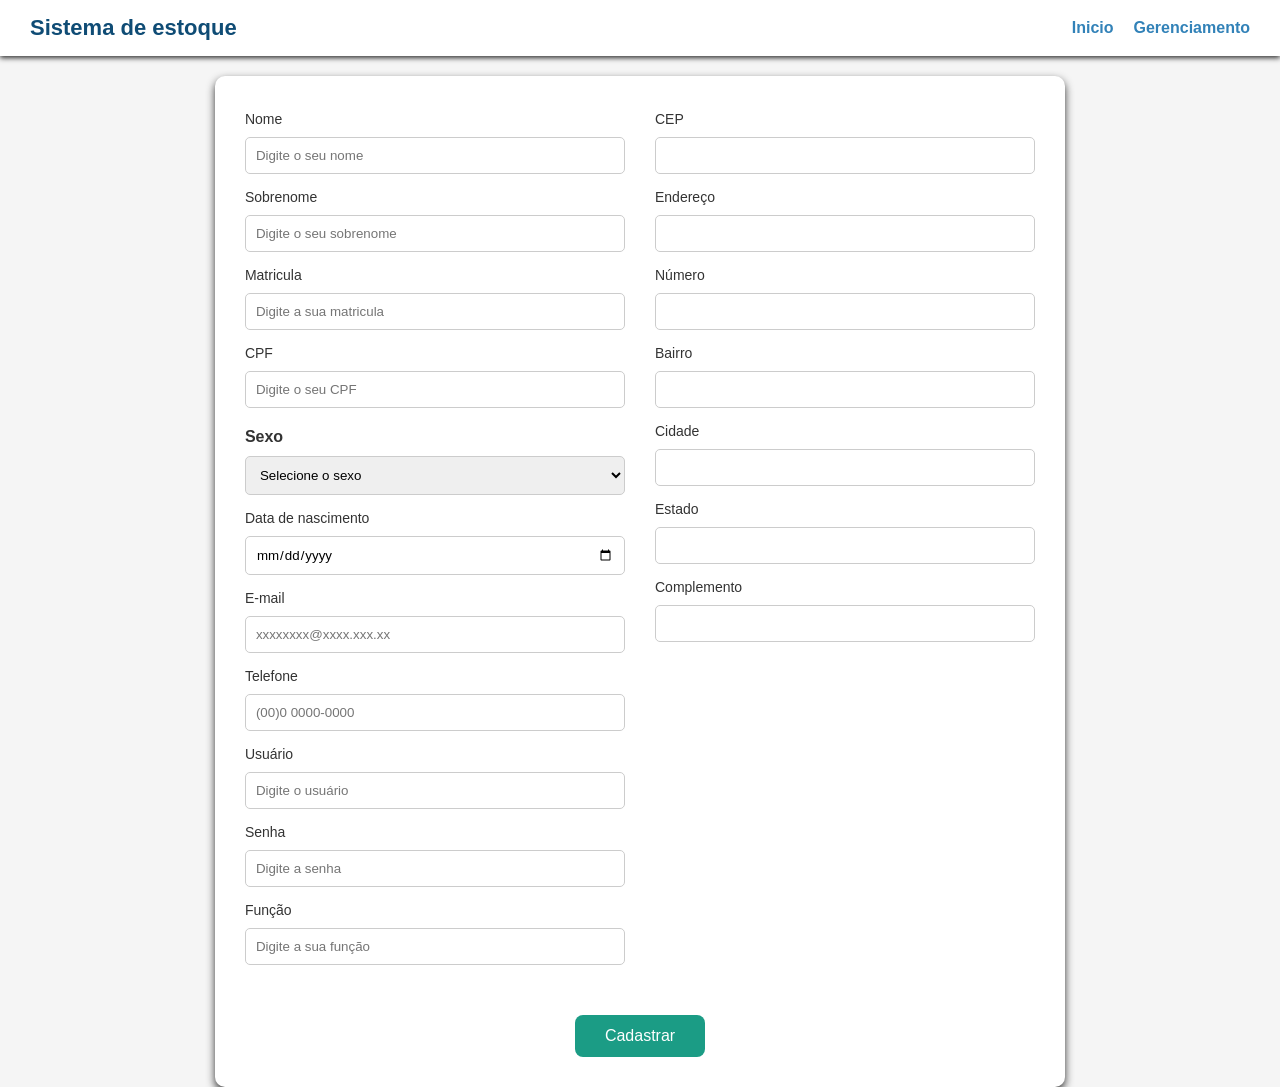
==== src/main/webapp/pages/cadastro.html @ 92f772a3 "first commit" ====
<!DOCTYPE html>
<html>
    <head>
        <link rel="stylesheet" href="../css/reset.css"/>
        <link rel="stylesheet" href="../css/color.css"/>
        <link rel="stylesheet" href="../css/cadastro.css"/>
        <title>Cadastro</title>
        <meta charset="UTF-8">
        <meta name="viewport" content="width=device-width, initial-scale=1.0">
    </head>
    <body>
        <header id="header">
            <h1 id="tituloCadastro">Sistema de estoque</h1>
            <nav>
                <ul>
                    <li><a href="#" >Inicio</a></li>
                    <li><a href="#" >Gerenciamento</a></li>
                </ul>
            </nav>
        </header>
        <main id="main">
            <form action="../cadastro" method="POST">
                <div class="container">
                    <div class="dadosPessoais">
                        <label for="nameFirst">Nome</label>
                        <input type="text" name="nameFirst" id="nameFirst" placeholder="Digite o seu nome" />
                        <label for="sobrenome">Sobrenome</label>
                        <input type="text" name="sobrenome" id="sobrenome" placeholder="Digite o seu sobrenome" />
                        <label for="matricula">Matricula</label>
                        <input type="text" name="matricula" id="matricula" placeholder="Digite a sua matricula" />
                        <label for="cpf">CPF</label>
                        <input type="text" name="cpf" id="cpf" placeholder="Digite o seu CPF" />
                        <p>Sexo</p>
                        <select name="sexo">
                            <option value="">Selecione o sexo</option>
                            <option value="1">Masculino</option>
                            <option value="2">Feminino</option>
                        </select>
                        <label for="dtaNascimento">Data de nascimento</label>
                        <input type="date" name="dtaNascimento" id="dtaNascimento" />
                        <label for="email">E-mail</label>
                        <input type="email" name="email" id="email" placeholder="xxxxxxxx@xxxx.xxx.xx" />
                        <label for="telefone">Telefone</label>
                        <input type="tel" name="telefone" id="telefone" placeholder="(00)0 0000-0000" />
                        <label for="usuario">Usuário</label>
                        <input type="text" name="usuario" id="usuario" placeholder="Digite o usuário" />
                        <label for="senha">Senha</label>
                        <input type="password" name="senha" id="senha" placeholder="Digite a senha" />
                        <label for="funcao">Função</label>
                        <input type="text" name="funcao" id="funcao" placeholder="Digite a sua função" />
                    </div>
                    <div class="conteinerEndereco">
                        <label for="cep">CEP</label>
                        <input type="text" name="cep" id="cep" />
                        <label for="endereco">Endereço</label>
                        <input type="text" name="endereco" id="endereco" />
                        <label for="numero">Número</label>
                        <input type="text" name="numero" id="numero" />
                        <label for="bairro">Bairro</label>
                        <input type="text" name="bairro" id="bairro" />
                        <label for="cidade">Cidade</label>
                        <input type="text" name="cidade" id="cidade" />
                        <label for="estado">Estado</label>
                        <input type="text" name="estado" id="estado" />
                        <label for="complemento">Complemento</label>
                        <input type="text" name="complemento" id="complemento" />
                    </div>
                    <div class="btn">
                        <button type="submit">Cadastrar</button>
                    </div>
                </div>
            </form>
        </main>
        <script src="../js/cep.js"></script>
    </body>
</html>
---- src/main/webapp/css/color.css ----
:root {
    /* Cores principais */
    --primary-dark: #0f4c75;
    --primary-medium: #3282b8;
    --primary-light: #bbe1fa;

    /* Cor de ação (botões / confirmação) */
    --success: #1b9c85;
    --success-hover: #157a6e;

    /* Neutros */
    --white: #ffffff;
    --gray-light: #f5f5f5;
    --gray-medium: #cccccc;
    --gray-dark: #333333;

    /* Sombra */
    --shadow-default: #333333;
}
---- src/main/webapp/css/cadastro.css ----
body {
    background-color: var(--gray-light);
    color: var(--gray-dark);
}

#header {
    display: flex;
    justify-content: space-between;
    align-items: center;
    background-color: var(--white);
    padding: 15px 30px;
    box-shadow: 0 2px 5px var(--shadow-default);
    margin-bottom: 20px;
}

#tituloCadastro {
    font-size: 22px;
    color: var(--primary-dark);
}

nav ul {
    display: flex;
    list-style: none;
    gap: 20px;
}

nav a {
    text-decoration: none;
    color: var(--primary-medium);
    font-weight: bold;
}

nav a:hover {
    color: var(--primary-dark);
}

#main {
    display: flex;
    justify-content: center;
}

.container {
    background-color: var(--white);
    padding: 30px;
    border-radius: 10px;
    box-shadow: 0 4px 8px var(--shadow-default);
    width: 100%;
    max-width: 1100px;
    display: flex;
    gap: 30px;
    flex-wrap: wrap;
}

.dadosPessoais,
.conteinerEndereco {
    flex: 1;
    min-width: 300px;
    display: flex;
    flex-direction: column;
    gap: 10px;
}

label {
    font-size: 14px;
    margin-top: 5px;
}

input,
select {
    padding: 10px;
    border-radius: 5px;
    border: 1px solid var(--gray-medium);
    outline: none;
    transition: 0.2s;
}

input:focus,
select:focus {
    border-color: var(--primary-medium);
}

.dadosPessoais p {
    margin-top: 10px;
    font-weight: bold;
}

.btn {
    width: 100%;
    display: flex;
    justify-content: center;
    margin-top: 20px;
}

.btn button {
    padding: 12px 30px;
    background-color: var(--success);
    color: var(--white);
    border: none;
    border-radius: 8px;
    font-size: 16px;
    cursor: pointer;
    transition: 0.2s;
}

.btn button:hover {
    background-color: var(--success-hover);
}
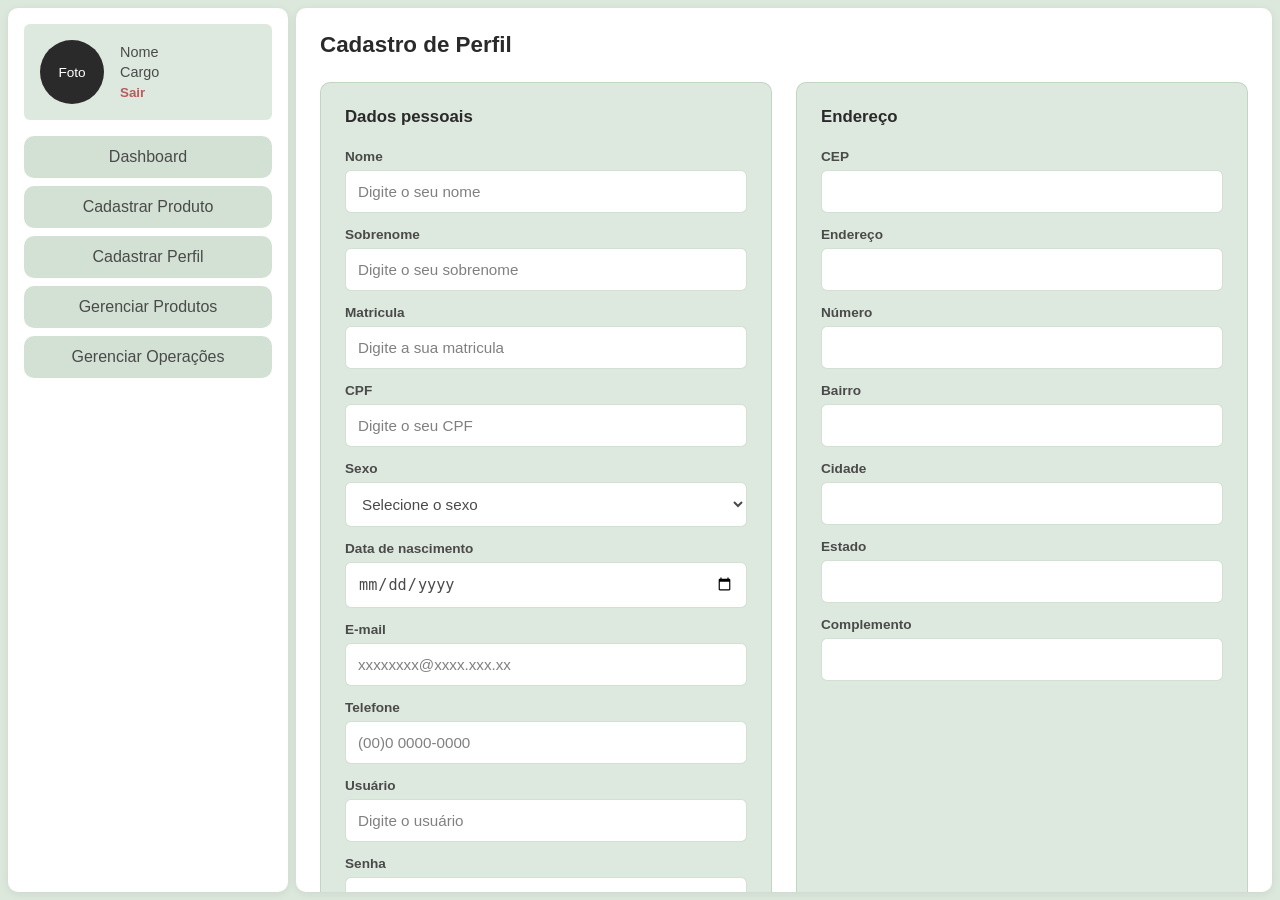
==== commit aa412edc: "Correção do Cadastro Produto e Editar Produto" ====
--- a/src/main/webapp/pages/cadastro.html
+++ b/src/main/webapp/pages/cadastro.html
@@ -1,76 +1,117 @@
 <!DOCTYPE html>
-<html>
+<html lang="pt-BR">
     <head>
-        <link rel="stylesheet" href="../css/reset.css"/>
-        <link rel="stylesheet" href="../css/color.css"/>
         <link rel="stylesheet" href="../css/cadastro.css"/>
-        <title>Cadastro</title>
+        <title>Cadastro de Perfil</title>
         <meta charset="UTF-8">
         <meta name="viewport" content="width=device-width, initial-scale=1.0">
     </head>
     <body>
-        <header id="header">
-            <h1 id="tituloCadastro">Sistema de estoque</h1>
-            <nav>
-                <ul>
-                    <li><a href="#" >Inicio</a></li>
-                    <li><a href="#" >Gerenciamento</a></li>
+        <div class="pagina">
+
+            <!-- MENU LATERAL -->
+            <aside class="menu">
+                <div class="perfil">
+                    <div class="fotoPerfil">Foto</div>
+                    <ul class="perfilCartao">
+                        <li>Nome</li>
+                        <li>Cargo</li>
+                        <li>
+                            <button id="btnLogout" class="botaoLogout">Sair</button>
+                        </li>
+                    </ul>
+                </div>
+
+                <ul class="listaMenu">
+                    <li><a href="dashboard.html">Dashboard</a></li>
+                    <li><a href="cadastroProdutos.html">Cadastrar Produto</a></li>
+                    <li><a href="cadastro.html">Cadastrar Perfil</a></li>
+                    <li>Gerenciar Produtos</li>
+                    <li>Gerenciar Operações</li>
                 </ul>
-            </nav>
-        </header>
-        <main id="main">
-            <form action="../cadastro" method="POST">
-                <div class="container">
-                    <div class="dadosPessoais">
-                        <label for="nameFirst">Nome</label>
-                        <input type="text" name="nameFirst" id="nameFirst" placeholder="Digite o seu nome" />
-                        <label for="sobrenome">Sobrenome</label>
-                        <input type="text" name="sobrenome" id="sobrenome" placeholder="Digite o seu sobrenome" />
-                        <label for="matricula">Matricula</label>
-                        <input type="text" name="matricula" id="matricula" placeholder="Digite a sua matricula" />
-                        <label for="cpf">CPF</label>
-                        <input type="text" name="cpf" id="cpf" placeholder="Digite o seu CPF" />
-                        <p>Sexo</p>
-                        <select name="sexo">
-                            <option value="">Selecione o sexo</option>
-                            <option value="1">Masculino</option>
-                            <option value="2">Feminino</option>
-                        </select>
-                        <label for="dtaNascimento">Data de nascimento</label>
-                        <input type="date" name="dtaNascimento" id="dtaNascimento" />
-                        <label for="email">E-mail</label>
-                        <input type="email" name="email" id="email" placeholder="xxxxxxxx@xxxx.xxx.xx" />
-                        <label for="telefone">Telefone</label>
-                        <input type="tel" name="telefone" id="telefone" placeholder="(00)0 0000-0000" />
-                        <label for="usuario">Usuário</label>
-                        <input type="text" name="usuario" id="usuario" placeholder="Digite o usuário" />
-                        <label for="senha">Senha</label>
-                        <input type="password" name="senha" id="senha" placeholder="Digite a senha" />
-                        <label for="funcao">Função</label>
-                        <input type="text" name="funcao" id="funcao" placeholder="Digite a sua função" />
+            </aside>
+
+            <!-- CONTEÚDO PRINCIPAL -->
+            <main class="conteudo">
+                <h1 class="tituloPagina">Cadastro de Perfil</h1>
+
+                <form action="../cadastro" method="POST">
+                    <div class="container">
+                        <div class="dadosPessoais">
+                            <h2 class="tituloSecao">Dados pessoais</h2>
+
+                            <label for="nameFirst">Nome</label>
+                            <input type="text" name="nameFirst" id="nameFirst" placeholder="Digite o seu nome" />
+
+                            <label for="sobrenome">Sobrenome</label>
+                            <input type="text" name="sobrenome" id="sobrenome" placeholder="Digite o seu sobrenome" />
+
+                            <label for="matricula">Matricula</label>
+                            <input type="text" name="matricula" id="matricula" placeholder="Digite a sua matricula" />
+
+                            <label for="cpf">CPF</label>
+                            <input type="text" name="cpf" id="cpf" placeholder="Digite o seu CPF" />
+
+                            <label for="sexo">Sexo</label>
+                            <select name="sexo" id="sexo">
+                                <option value="">Selecione o sexo</option>
+                                <option value="1">Masculino</option>
+                                <option value="2">Feminino</option>
+                            </select>
+
+                            <label for="dtaNascimento">Data de nascimento</label>
+                            <input type="date" name="dtaNascimento" id="dtaNascimento" />
+
+                            <label for="email">E-mail</label>
+                            <input type="email" name="email" id="email" placeholder="xxxxxxxx@xxxx.xxx.xx" />
+
+                            <label for="telefone">Telefone</label>
+                            <input type="tel" name="telefone" id="telefone" placeholder="(00)0 0000-0000" />
+
+                            <label for="usuario">Usuário</label>
+                            <input type="text" name="usuario" id="usuario" placeholder="Digite o usuário" />
+
+                            <label for="senha">Senha</label>
+                            <input type="password" name="senha" id="senha" placeholder="Digite a senha" />
+
+                            <label for="funcao">Função</label>
+                            <input type="text" name="funcao" id="funcao" placeholder="Digite a sua função" />
+                        </div>
+
+                        <div class="conteinerEndereco">
+                            <h2 class="tituloSecao">Endereço</h2>
+
+                            <label for="cep">CEP</label>
+                            <input type="text" name="cep" id="cep" />
+
+                            <label for="endereco">Endereço</label>
+                            <input type="text" name="endereco" id="endereco" />
+
+                            <label for="numero">Número</label>
+                            <input type="text" name="numero" id="numero" />
+
+                            <label for="bairro">Bairro</label>
+                            <input type="text" name="bairro" id="bairro" />
+
+                            <label for="cidade">Cidade</label>
+                            <input type="text" name="cidade" id="cidade" />
+
+                            <label for="estado">Estado</label>
+                            <input type="text" name="estado" id="estado" />
+
+                            <label for="complemento">Complemento</label>
+                            <input type="text" name="complemento" id="complemento" />
+
+                            <div class="btn">
+                                <a href="dashboard.html" class="btnCancelar">Cancelar</a>
+                                <button type="submit" class="btnCadastrar">Cadastrar</button>
+                            </div>
+                        </div>
                     </div>
-                    <div class="conteinerEndereco">
-                        <label for="cep">CEP</label>
-                        <input type="text" name="cep" id="cep" />
-                        <label for="endereco">Endereço</label>
-                        <input type="text" name="endereco" id="endereco" />
-                        <label for="numero">Número</label>
-                        <input type="text" name="numero" id="numero" />
-                        <label for="bairro">Bairro</label>
-                        <input type="text" name="bairro" id="bairro" />
-                        <label for="cidade">Cidade</label>
-                        <input type="text" name="cidade" id="cidade" />
-                        <label for="estado">Estado</label>
-                        <input type="text" name="estado" id="estado" />
-                        <label for="complemento">Complemento</label>
-                        <input type="text" name="complemento" id="complemento" />
-                    </div>
-                    <div class="btn">
-                        <button type="submit">Cadastrar</button>
-                    </div>
-                </div>
-            </form>
-        </main>
+                </form>
+            </main>
+
+        </div>
         <script src="../js/cep.js"></script>
     </body>
-</html>+</html>
--- a/src/main/webapp/css/cadastro.css
+++ b/src/main/webapp/css/cadastro.css
@@ -1,107 +1,319 @@
+/* ============================================
+   CADASTRO DE PERFIL - SISTEMA DE ESTOQUE
+   Mesma identidade visual do dashboard.css
+   ============================================ */
+
+/* --------------------------------------------
+   VARIÁVEIS DE COR (iguais ao dashboard)
+   -------------------------------------------- */
+:root {
+    /* Verde sage - cor base do sistema */
+    --verde-claro:   #A5C3A760;  /* 60% opacidade - fundos suaves */
+    --verde-medio:   #A5C3A780;  /* 80% opacidade - estados normais */
+    --verde-forte:   #A5C3A7;    /* 100% - estados hover */
+
+    /* Laranja - operações de ENTRADA */
+    --laranja-medio: #D9A05B80;
+    --laranja-forte: #D9A05B;
+
+    /* Vermelho - operações de SAÍDA */
+    --vermelho-medio: #B85C5C80;
+    --vermelho-forte: #B85C5C;
+
+    /* Neutros */
+    --branco:        #FFFFFF;
+    --cinza-texto:   #4a4a4a;
+    --cinza-claro:   #f5f5f5;
+    --cinza-placeholder: #808080;
+    --escuro:        #2a2a2a;
+
+    /* Espaçamentos consistentes */
+    --espaco-pp: 8px;
+    --espaco-p:  12px;
+    --espaco-m:  16px;
+    --espaco-g:  24px;
+
+    /* Raios de borda */
+    --raio-pequeno: 6px;
+    --raio-medio:   10px;
+
+    /* Sombra padrão */
+    --sombra: 0 2px 8px rgba(0, 0, 0, 0.08);
+}
+
+/* --------------------------------------------
+   RESET BÁSICO
+   -------------------------------------------- */
+* {
+    box-sizing: border-box;
+    margin: 0;
+    padding: 0;
+}
+
 body {
-    background-color: var(--gray-light);
-    color: var(--gray-dark);
-}
-
-#header {
-    display: flex;
-    justify-content: space-between;
+    font-family: 'Segoe UI', Tahoma, sans-serif;
+    color: var(--cinza-texto);
+    background-color: var(--verde-claro);
+}
+
+ul {
+    list-style: none;
+}
+
+/* --------------------------------------------
+   LAYOUT GERAL
+   -------------------------------------------- */
+.pagina {
+    display: flex;
+    width: 100vw;
+    height: 100vh;
+    padding: var(--espaco-pp);
+    gap: var(--espaco-pp);
+}
+
+/* --------------------------------------------
+   MENU LATERAL (idêntico ao dashboard)
+   -------------------------------------------- */
+.menu {
+    display: flex;
+    flex-direction: column;
+    gap: var(--espaco-m);
+    width: 280px;
+    height: 100%;
+    padding: var(--espaco-m);
+    background-color: var(--branco);
+    border-radius: var(--raio-medio);
+    box-shadow: var(--sombra);
+    flex-shrink: 0;
+}
+
+/* --- Cartão do perfil --- */
+.perfil {
+    display: flex;
     align-items: center;
-    background-color: var(--white);
-    padding: 15px 30px;
-    box-shadow: 0 2px 5px var(--shadow-default);
-    margin-bottom: 20px;
-}
-
-#tituloCadastro {
-    font-size: 22px;
-    color: var(--primary-dark);
-}
-
-nav ul {
-    display: flex;
-    list-style: none;
-    gap: 20px;
-}
-
-nav a {
+    gap: var(--espaco-m);
+    padding: var(--espaco-m);
+    background-color: var(--verde-claro);
+    border-radius: var(--raio-pequeno);
+    cursor: pointer;
+    transition: background-color 0.3s ease;
+}
+
+.perfil:hover {
+    background-color: var(--verde-forte);
+}
+
+.fotoPerfil {
+    display: flex;
+    justify-content: center;
+    align-items: center;
+    width: 64px;
+    height: 64px;
+    flex-shrink: 0;
+    border-radius: 50%;
+    background-color: var(--escuro);
+    color: var(--branco);
+    font-size: 0.85rem;
+}
+
+.perfilCartao {
+    display: flex;
+    flex-direction: column;
+    gap: 4px;
+    flex: 1;
+    font-size: 0.9rem;
+}
+
+.botaoLogout {
+    background: none;
+    border: none;
+    color: var(--vermelho-forte);
+    cursor: pointer;
+    font-weight: 600;
+    padding: 0;
+    text-align: left;
+}
+
+.botaoLogout:hover {
+    text-decoration: underline;
+}
+
+/* --- Lista de navegação --- */
+.listaMenu {
+    display: flex;
+    flex-direction: column;
+    gap: var(--espaco-pp);
+}
+
+.listaMenu li {
+    padding: var(--espaco-p) var(--espaco-m);
+    background-color: var(--verde-medio);
+    border-radius: var(--raio-medio);
+    cursor: pointer;
+    text-align: center;
+    transition: background-color 0.3s ease;
+    overflow: hidden;          /* mantém os cantos arredondados no link */
+}
+
+.listaMenu li:hover {
+    background-color: var(--verde-forte);
+}
+
+/* Itens com link: o <a> preenche todo o botão e fica clicável por inteiro */
+.listaMenu li a {
+    display: block;
+    margin: calc(-1 * var(--espaco-p)) calc(-1 * var(--espaco-m));
+    padding: var(--espaco-p) var(--espaco-m);
+    color: var(--cinza-texto);
     text-decoration: none;
-    color: var(--primary-medium);
-    font-weight: bold;
-}
-
-nav a:hover {
-    color: var(--primary-dark);
-}
-
-#main {
-    display: flex;
-    justify-content: center;
-}
-
+}
+
+/* --------------------------------------------
+   ÁREA DE CONTEÚDO PRINCIPAL
+   -------------------------------------------- */
+.conteudo {
+    display: flex;
+    flex-direction: column;
+    flex: 1;
+    gap: var(--espaco-g);
+    padding: var(--espaco-g);
+    background-color: var(--branco);
+    border-radius: var(--raio-medio);
+    box-shadow: var(--sombra);
+    overflow-y: auto;
+}
+
+.tituloPagina {
+    font-size: 1.4rem;
+    color: var(--escuro);
+    font-weight: 600;
+}
+
+/* --------------------------------------------
+   FORMULÁRIO
+   -------------------------------------------- */
+form {
+    display: flex;
+    flex-direction: column;
+    gap: var(--espaco-g);
+}
+
+/* Duas colunas: dados pessoais + endereço */
 .container {
-    background-color: var(--white);
-    padding: 30px;
-    border-radius: 10px;
-    box-shadow: 0 4px 8px var(--shadow-default);
-    width: 100%;
-    max-width: 1100px;
-    display: flex;
-    gap: 30px;
+    display: flex;
     flex-wrap: wrap;
+    gap: var(--espaco-g);
 }
 
 .dadosPessoais,
 .conteinerEndereco {
+    display: flex;
+    flex-direction: column;
+    gap: 6px;
     flex: 1;
-    min-width: 300px;
-    display: flex;
-    flex-direction: column;
-    gap: 10px;
-}
-
-label {
-    font-size: 14px;
-    margin-top: 5px;
-}
-
-input,
-select {
-    padding: 10px;
-    border-radius: 5px;
-    border: 1px solid var(--gray-medium);
+    min-width: 280px;
+    padding: var(--espaco-g);
+    background-color: var(--verde-claro);
+    border-radius: var(--raio-medio);
+    border: 1px solid var(--verde-medio);
+}
+
+.tituloSecao {
+    font-size: 1.05rem;
+    color: var(--escuro);
+    font-weight: 600;
+    margin-bottom: var(--espaco-pp);
+}
+
+/* Rótulos */
+form label,
+form p {
+    font-size: 0.85rem;
+    font-weight: 600;
+    color: var(--cinza-texto);
+    margin-top: var(--espaco-pp);
+}
+
+/* Campos de entrada */
+form input,
+form select {
+    width: 100%;
+    padding: var(--espaco-p);
+    background-color: var(--branco);
+    border: 1px solid var(--verde-medio);
+    border-radius: var(--raio-pequeno);
+    font-size: 0.95rem;
+    color: var(--cinza-texto);
     outline: none;
-    transition: 0.2s;
-}
-
-input:focus,
-select:focus {
-    border-color: var(--primary-medium);
-}
-
-.dadosPessoais p {
-    margin-top: 10px;
-    font-weight: bold;
-}
-
+    transition: border-color 0.3s ease;
+}
+
+form input:focus,
+form select:focus {
+    border-color: var(--verde-forte);
+}
+
+::placeholder {
+    color: var(--cinza-placeholder);
+    opacity: 1;
+}
+
+/* --------------------------------------------
+   BOTÃO DE ENVIO
+   -------------------------------------------- */
 .btn {
-    width: 100%;
-    display: flex;
-    justify-content: center;
-    margin-top: 20px;
-}
-
-.btn button {
-    padding: 12px 30px;
-    background-color: var(--success);
-    color: var(--white);
+    display: flex;
+    justify-content: flex-end;   /* botões à direita */
+    gap: var(--espaco-p);
+    margin-top: auto;            /* empurra para o fundo do conteinerEndereco */
+}
+
+.btnCancelar,
+.btnCadastrar {
+    padding: var(--espaco-p) var(--espaco-g);
     border: none;
-    border-radius: 8px;
-    font-size: 16px;
+    border-radius: var(--raio-medio);
+    font-size: 0.95rem;
+    font-weight: 600;
     cursor: pointer;
-    transition: 0.2s;
-}
-
-.btn button:hover {
-    background-color: var(--success-hover);
-}+    text-decoration: none;
+    text-align: center;
+    transition: background-color 0.3s ease, transform 0.1s ease;
+}
+
+.btnCadastrar {
+    background-color: var(--verde-medio);
+    color: var(--cinza-texto);
+}
+
+.btnCadastrar:hover {
+    background-color: var(--verde-forte);
+    color: var(--branco);
+}
+
+.btnCancelar {
+    background-color: #E2E2E2;   /* fundo levemente cinza, como o Cancelar do dashboard */
+    color: var(--cinza-texto);
+}
+
+.btnCancelar:hover {
+    background-color: #D4D4D4;   /* leve escurecimento no hover */
+}
+
+.btnCancelar:active,
+.btnCadastrar:active {
+    transform: scale(0.98);
+}
+
+@media (max-width: 720px) {
+    .pagina {
+        flex-direction: column;
+        height: auto;
+        min-height: 100vh;
+    }
+
+    .menu {
+        width: 100%;
+        height: auto;
+    }
+}
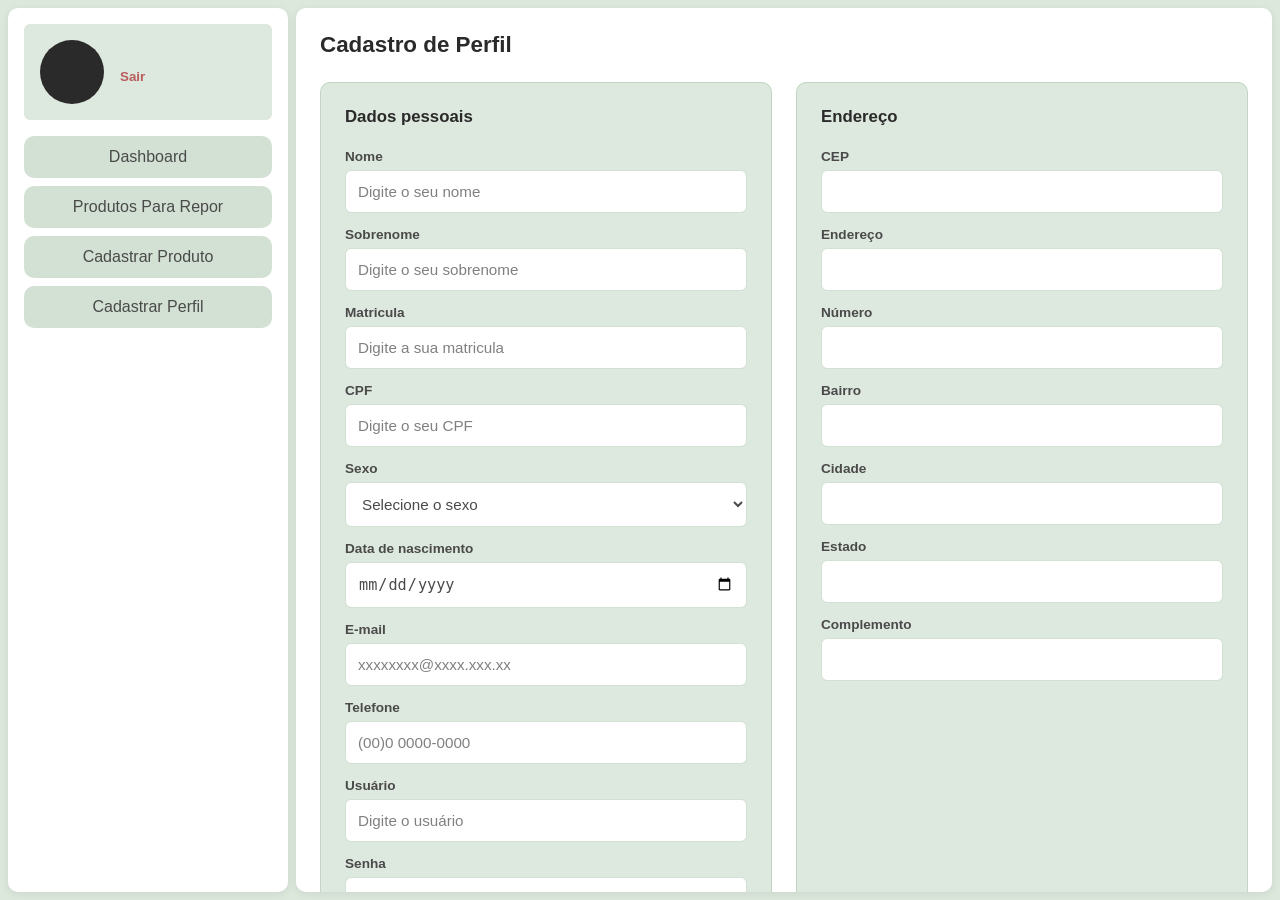
==== commit b571f203: "CSS dashboard atualizado e Menu revisado" ====
--- a/src/main/webapp/pages/cadastro.html
+++ b/src/main/webapp/pages/cadastro.html
@@ -12,10 +12,10 @@
             <!-- MENU LATERAL -->
             <aside class="menu">
                 <div class="perfil">
-                    <div class="fotoPerfil">Foto</div>
+                    <div id="fotoPerfil" class="fotoPerfil"></div>
                     <ul class="perfilCartao">
-                        <li>Nome</li>
-                        <li>Cargo</li>
+                        <li id="nomeUsuario"></li>
+                        <li id="cargoUsuario"></li>
                         <li>
                             <button id="btnLogout" class="botaoLogout">Sair</button>
                         </li>
@@ -24,14 +24,12 @@
 
                 <ul class="listaMenu">
                     <li><a href="dashboard.html">Dashboard</a></li>
+                    <li><a href="estoqueBaixo.html">Produtos Para Repor</a></li>
                     <li><a href="cadastroProdutos.html">Cadastrar Produto</a></li>
                     <li><a href="cadastro.html">Cadastrar Perfil</a></li>
-                    <li>Gerenciar Produtos</li>
-                    <li>Gerenciar Operações</li>
                 </ul>
             </aside>
 
-            <!-- CONTEÚDO PRINCIPAL -->
             <main class="conteudo">
                 <h1 class="tituloPagina">Cadastro de Perfil</h1>
 
@@ -113,5 +111,7 @@
 
         </div>
         <script src="../js/cep.js"></script>
+        <script src="../js/logout.js"></script>
+        <script src="../js/validarLogin.js"></script>
     </body>
 </html>
--- a/src/main/webapp/css/cadastro.css
+++ b/src/main/webapp/css/cadastro.css
@@ -1,49 +1,39 @@
-/* ============================================
-   CADASTRO DE PERFIL - SISTEMA DE ESTOQUE
-   Mesma identidade visual do dashboard.css
-   ============================================ */
-
-/* --------------------------------------------
-   VARIÁVEIS DE COR (iguais ao dashboard)
-   -------------------------------------------- */
 :root {
-    /* Verde sage - cor base do sistema */
-    --verde-claro:   #A5C3A760;  /* 60% opacidade - fundos suaves */
-    --verde-medio:   #A5C3A780;  /* 80% opacidade - estados normais */
-    --verde-forte:   #A5C3A7;    /* 100% - estados hover */
-
-    /* Laranja - operações de ENTRADA */
+
+    --verde-claro:   #A5C3A760;
+    --verde-medio:   #A5C3A780;
+    --verde-forte:   #A5C3A7;
+
+
     --laranja-medio: #D9A05B80;
     --laranja-forte: #D9A05B;
 
-    /* Vermelho - operações de SAÍDA */
+
     --vermelho-medio: #B85C5C80;
     --vermelho-forte: #B85C5C;
 
-    /* Neutros */
+
     --branco:        #FFFFFF;
     --cinza-texto:   #4a4a4a;
     --cinza-claro:   #f5f5f5;
     --cinza-placeholder: #808080;
     --escuro:        #2a2a2a;
 
-    /* Espaçamentos consistentes */
+
     --espaco-pp: 8px;
     --espaco-p:  12px;
     --espaco-m:  16px;
     --espaco-g:  24px;
 
-    /* Raios de borda */
+
     --raio-pequeno: 6px;
     --raio-medio:   10px;
 
-    /* Sombra padrão */
+
     --sombra: 0 2px 8px rgba(0, 0, 0, 0.08);
 }
 
-/* --------------------------------------------
-   RESET BÁSICO
-   -------------------------------------------- */
+
 * {
     box-sizing: border-box;
     margin: 0;
@@ -60,9 +50,7 @@
     list-style: none;
 }
 
-/* --------------------------------------------
-   LAYOUT GERAL
-   -------------------------------------------- */
+
 .pagina {
     display: flex;
     width: 100vw;
@@ -71,9 +59,7 @@
     gap: var(--espaco-pp);
 }
 
-/* --------------------------------------------
-   MENU LATERAL (idêntico ao dashboard)
-   -------------------------------------------- */
+
 .menu {
     display: flex;
     flex-direction: column;
@@ -87,7 +73,7 @@
     flex-shrink: 0;
 }
 
-/* --- Cartão do perfil --- */
+
 .perfil {
     display: flex;
     align-items: center;
@@ -138,7 +124,6 @@
     text-decoration: underline;
 }
 
-/* --- Lista de navegação --- */
 .listaMenu {
     display: flex;
     flex-direction: column;
@@ -152,14 +137,13 @@
     cursor: pointer;
     text-align: center;
     transition: background-color 0.3s ease;
-    overflow: hidden;          /* mantém os cantos arredondados no link */
+    overflow: hidden;
 }
 
 .listaMenu li:hover {
     background-color: var(--verde-forte);
 }
 
-/* Itens com link: o <a> preenche todo o botão e fica clicável por inteiro */
 .listaMenu li a {
     display: block;
     margin: calc(-1 * var(--espaco-p)) calc(-1 * var(--espaco-m));
@@ -168,9 +152,6 @@
     text-decoration: none;
 }
 
-/* --------------------------------------------
-   ÁREA DE CONTEÚDO PRINCIPAL
-   -------------------------------------------- */
 .conteudo {
     display: flex;
     flex-direction: column;
@@ -189,16 +170,12 @@
     font-weight: 600;
 }
 
-/* --------------------------------------------
-   FORMULÁRIO
-   -------------------------------------------- */
 form {
     display: flex;
     flex-direction: column;
     gap: var(--espaco-g);
 }
 
-/* Duas colunas: dados pessoais + endereço */
 .container {
     display: flex;
     flex-wrap: wrap;
@@ -225,7 +202,6 @@
     margin-bottom: var(--espaco-pp);
 }
 
-/* Rótulos */
 form label,
 form p {
     font-size: 0.85rem;
@@ -234,7 +210,7 @@
     margin-top: var(--espaco-pp);
 }
 
-/* Campos de entrada */
+
 form input,
 form select {
     width: 100%;
@@ -258,14 +234,11 @@
     opacity: 1;
 }
 
-/* --------------------------------------------
-   BOTÃO DE ENVIO
-   -------------------------------------------- */
 .btn {
     display: flex;
-    justify-content: flex-end;   /* botões à direita */
+    justify-content: flex-end;
     gap: var(--espaco-p);
-    margin-top: auto;            /* empurra para o fundo do conteinerEndereco */
+    margin-top: auto;
 }
 
 .btnCancelar,
@@ -292,12 +265,12 @@
 }
 
 .btnCancelar {
-    background-color: #E2E2E2;   /* fundo levemente cinza, como o Cancelar do dashboard */
+    background-color: #E2E2E2;
     color: var(--cinza-texto);
 }
 
 .btnCancelar:hover {
-    background-color: #D4D4D4;   /* leve escurecimento no hover */
+    background-color: #D4D4D4;
 }
 
 .btnCancelar:active,
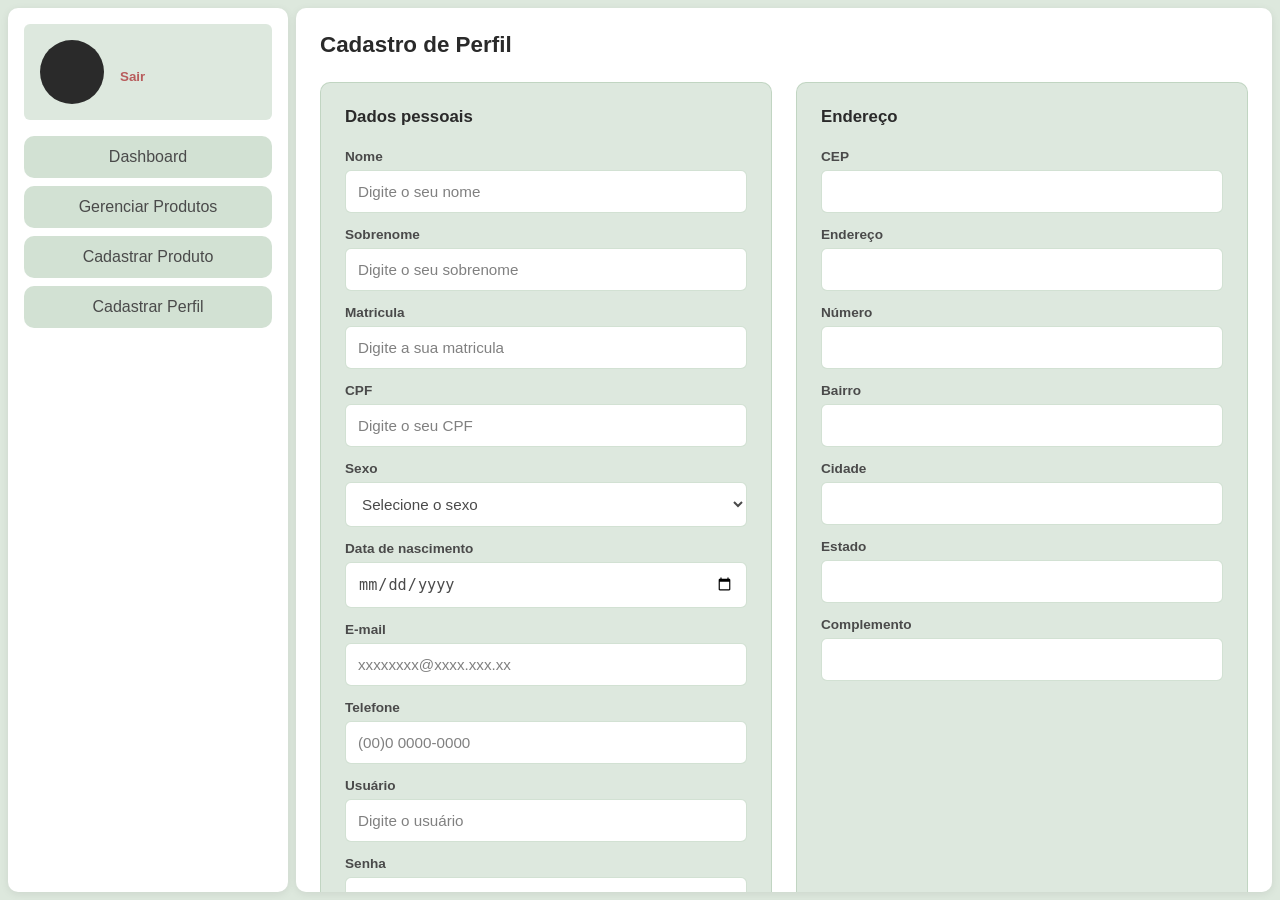
==== commit 65208b29: "Botão de remoção inclusa" ====
--- a/src/main/webapp/pages/cadastro.html
+++ b/src/main/webapp/pages/cadastro.html
@@ -24,7 +24,7 @@
 
                 <ul class="listaMenu">
                     <li><a href="dashboard.html">Dashboard</a></li>
-                    <li><a href="estoqueBaixo.html">Produtos Para Repor</a></li>
+                    <li><a href="estoqueBaixo.html">Gerenciar Produtos</a></li>
                     <li><a href="cadastroProdutos.html">Cadastrar Produto</a></li>
                     <li><a href="cadastro.html">Cadastrar Perfil</a></li>
                 </ul>
